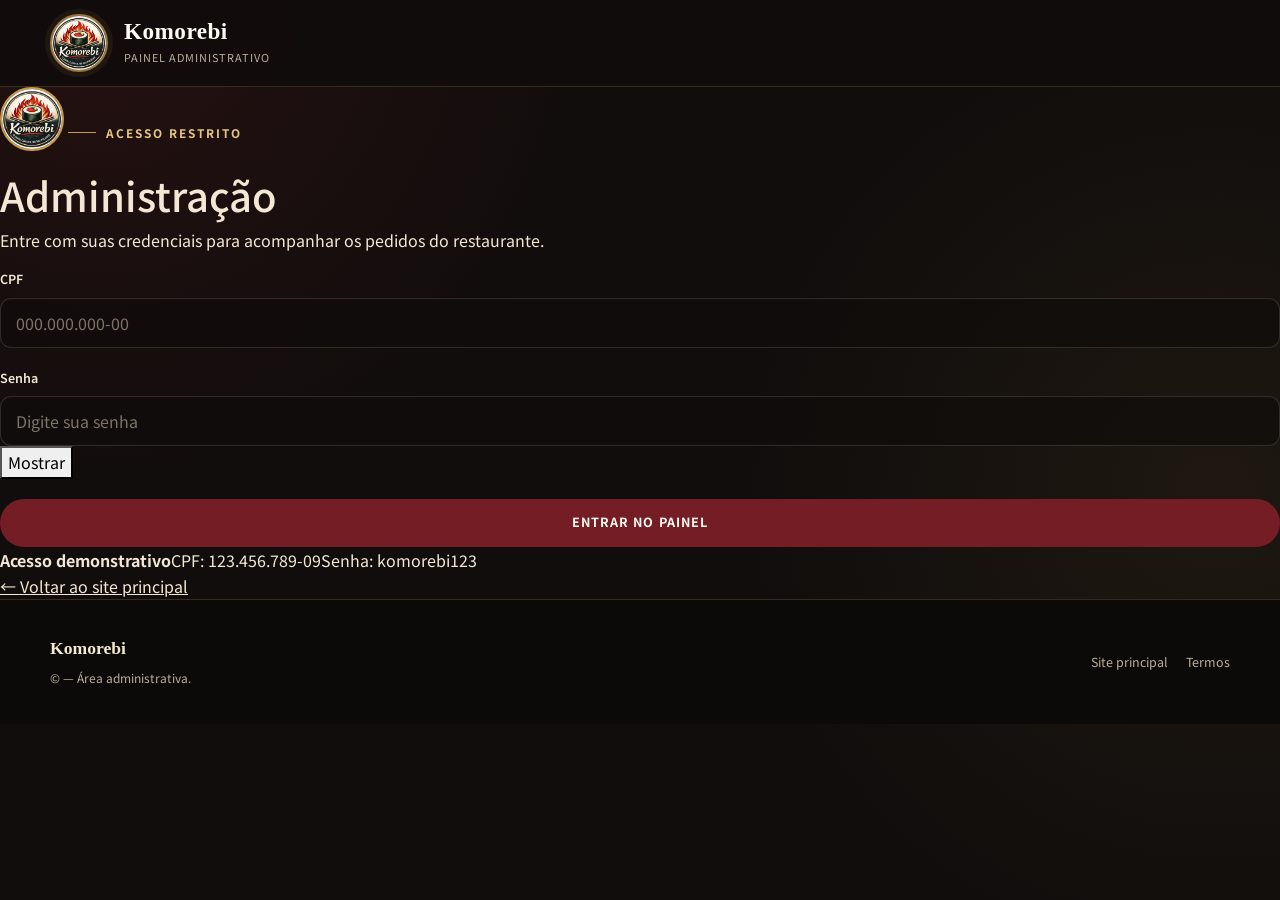
==== admin/index.html @ 0a69e651 "Create index.html" ====
<!DOCTYPE html>
<html lang="pt-br">
<head>
  <meta charset="utf-8">
  <meta name="viewport" content="width=device-width, initial-scale=1">
  <meta name="description" content="Painel administrativo do Restaurante Komorebi.">
  <title>Administração | Komorebi</title>
  <link rel="icon" href="../static/img/logo.png" type="image/png">
  <link href="https://cdn.jsdelivr.net/npm/bootstrap@5.3.8/dist/css/bootstrap.min.css" rel="stylesheet">
  <link href="https://fonts.googleapis.com/css2?family=Noto+Sans+JP:wght@300;400;500;700&display=swap" rel="stylesheet">
  <link href="../static/css/theme.css?v=9" rel="stylesheet">
</head>
<body class="admin-body">
  <header class="site-header">
    <nav class="navbar navbar-expand-lg" aria-label="Navegação administrativa">
      <div class="container-fluid">
        <a class="navbar-brand d-flex align-items-center" href="../template/index.html" aria-label="Voltar ao site Komorebi">
          <img class="brand-logo" src="../static/img/logo.png" alt="Logo Komorebi">
          <span class="ms-3"><span class="brand-title d-block">Komorebi</span><span class="brand-sub d-block">Painel administrativo</span></span>
        </a>
        <button class="navbar-toggler admin-menu-toggle" type="button" data-bs-toggle="collapse" data-bs-target="#adminNav" aria-controls="adminNav" aria-expanded="false" aria-label="Abrir menu" hidden><span class="navbar-toggler-icon"></span></button>
        <div class="collapse navbar-collapse" id="adminNav">
          <ul class="navbar-nav ms-auto admin-nav" hidden>
            <li class="nav-item"><button class="nav-link active" type="button" data-admin-view="active">Em atendimento <span class="admin-nav-count" id="active-count">0</span></button></li>
            <li class="nav-item"><button class="nav-link" type="button" data-admin-view="finished">Finalizadas <span class="admin-nav-count" id="finished-count">0</span></button></li>
            <li class="nav-item"><button class="nav-link admin-logout" id="admin-logout" type="button">Logout</button></li>
          </ul>
        </div>
      </div>
    </nav>
  </header>

  <main>
    <section class="admin-login-wrap" id="admin-login-view" aria-labelledby="admin-login-title">
      <div class="admin-login-card">
        <div class="admin-login-heading">
          <img class="register-mark" src="../static/img/logo.png" alt="">
          <p class="eyebrow">Acesso restrito</p>
          <h1 class="admin-login-title" id="admin-login-title">Administração</h1>
          <p>Entre com suas credenciais para acompanhar os pedidos do restaurante.</p>
        </div>
        <form class="admin-login-form" id="admin-login-form" novalidate>
          <div>
            <label class="form-label" for="admin-cpf">CPF</label>
            <input class="form-control" id="admin-cpf" name="cpf" type="text" inputmode="numeric" autocomplete="username" maxlength="14" placeholder="000.000.000-00" required>
            <small class="field-error" id="cpf-error" aria-live="polite"></small>
          </div>
          <div>
            <label class="form-label" for="admin-password">Senha</label>
            <div class="password-field">
              <input class="form-control" id="admin-password" name="password" type="password" autocomplete="current-password" minlength="6" placeholder="Digite sua senha" required>
              <button class="password-toggle" id="password-toggle" type="button" aria-label="Mostrar senha">Mostrar</button>
            </div>
            <small class="field-error" id="password-error" aria-live="polite"></small>
          </div>
          <button class="btn-brand w-100" type="submit">Entrar no painel</button>
          <div class="admin-login-error" id="login-error" role="alert" hidden>CPF ou senha incorretos.</div>
        </form>
        <div class="demo-credentials"><strong>Acesso demonstrativo</strong><span>CPF: 123.456.789-09</span><span>Senha: komorebi123</span></div>
        <a class="admin-back-link" href="../template/index.html">← Voltar ao site principal</a>
      </div>
    </section>

    <section class="admin-dashboard container-narrow" id="admin-dashboard" hidden aria-live="polite">
      <div class="admin-welcome">
        <div><p class="eyebrow">Visão geral</p><h1>Olá, administrador</h1><p>Acompanhe o fluxo dos pedidos do Komorebi em um só lugar.</p></div>
        <div class="admin-clock"><span>Atualizado em</span><strong id="admin-clock">--:--</strong></div>
      </div>

      <div class="admin-stats" aria-label="Resumo de pedidos">
        <article><span class="stat-icon">◷</span><div><small>Em atendimento</small><strong id="stat-active">0</strong></div></article>
        <article><span class="stat-icon">✓</span><div><small>Finalizadas hoje</small><strong id="stat-finished">0</strong></div></article>
        <article><span class="stat-icon">R$</span><div><small>Total finalizado</small><strong id="stat-revenue">R$ 0,00</strong></div></article>
      </div>

      <div class="admin-section-heading">
        <div><p class="eyebrow" id="view-eyebrow">Pedidos atuais</p><h2 id="view-title">Em atendimento</h2></div>
        <label class="admin-search"><span class="visually-hidden">Buscar pedido</span><input class="form-control" id="admin-search" type="search" placeholder="Buscar por pedido ou cliente..."></label>
      </div>

      <div class="admin-orders" id="admin-orders"></div>
      <div class="admin-empty" id="admin-empty" hidden><span>✓</span><h2>Nenhum pedido encontrado</h2><p>Não há pedidos nesta categoria com o filtro informado.</p></div>
    </section>
  </main>

  <footer class="site-footer admin-footer"><div class="footer-inner"><div class="footer-brand"><strong>Komorebi</strong><span>© <span data-current-year></span> — Área administrativa.</span></div><div class="footer-links"><a href="../template/index.html">Site principal</a><a href="../template/termos.html">Termos</a></div></div></footer>
  <script src="https://cdn.jsdelivr.net/npm/bootstrap@5.3.8/dist/js/bootstrap.bundle.min.js"></script>
  <script src="../static/js/admin.js?v=1"></script>
</body>
</html>
---- static/css/theme.css ----
:root{--ink:#100d0c;--ink-soft:#191412;--surface:#211a17;--surface-2:#2a211d;--wine:#741d24;--gold:#c89b4b;--gold-light:#e4c77f;--cream:#f4e8d4;--muted:#bcae9c;--white:#fffaf2;--line:rgba(228,199,127,.18);--shadow:0 22px 55px rgba(0,0,0,.28);--radius:18px}
*{box-sizing:border-box}html{scroll-behavior:smooth}body{min-height:100vh;margin:0;overflow-x:hidden;color:var(--cream)!important;background:radial-gradient(circle at 8% 0%,rgba(116,29,36,.22),transparent 32rem),radial-gradient(circle at 95% 55%,rgba(200,155,75,.08),transparent 30rem),var(--ink)!important;font-family:"Noto Sans JP",system-ui,sans-serif!important;line-height:1.65}body::before{position:fixed;inset:0;z-index:-1;content:"";opacity:.16;pointer-events:none;background-image:linear-gradient(rgba(255,255,255,.018) 1px,transparent 1px),linear-gradient(90deg,rgba(255,255,255,.018) 1px,transparent 1px);background-size:32px 32px}a{color:inherit}img{max-width:100%}
.site-header{position:sticky;top:0;z-index:1000;background:rgba(16,13,12,.9)!important;border-bottom:1px solid var(--line);backdrop-filter:blur(16px)}.site-header .navbar{min-height:86px;padding:8px 0;background:transparent!important}.site-header .container-fluid{width:min(1180px,calc(100% - 32px));margin:0 auto;padding-inline:0!important}.navbar-brand{color:var(--white)!important;text-decoration:none}.brand-logo{width:58px!important;height:58px!important;object-fit:cover;border-radius:50%;border:2px solid rgba(200,155,75,.75);box-shadow:0 0 0 5px rgba(200,155,75,.08)}.brand-title{color:var(--white)!important;font-family:Georgia,serif;font-size:1.45rem!important;font-weight:700!important;line-height:1.05;letter-spacing:.02em}.brand-sub{margin-top:5px;color:var(--muted)!important;font-size:.68rem!important;letter-spacing:.09em;text-transform:uppercase}.navbar-nav{gap:8px;align-items:center}.navbar .nav-link{position:relative;padding:10px 16px!important;color:#d8cbbc!important;font-size:.82rem!important;font-weight:600!important;letter-spacing:.07em;text-transform:uppercase;border-radius:999px;transition:.2s ease}.navbar .nav-link:hover{color:var(--white)!important;background:rgba(255,255,255,.06)}.navbar .nav-link.active{color:var(--ink)!important;background:var(--gold)!important}.nav-order{margin-left:4px;color:var(--white)!important;background:var(--wine)!important}.nav-order:hover{background:#8f2830!important}.navbar-toggler{padding:8px;border:1px solid var(--line)!important;background:var(--cream)!important;box-shadow:none!important}
.container-narrow{width:min(1180px,calc(100% - 32px));margin-inline:auto}.eyebrow{display:inline-flex;align-items:center;gap:10px;margin:0 0 14px;color:var(--gold-light);font-size:.74rem;font-weight:700;letter-spacing:.17em;text-transform:uppercase}.eyebrow::before{width:28px;height:1px;content:"";background:var(--gold)}.display-title,.page-title,.section-heading{margin:0;color:var(--white)!important;font-family:Georgia,"Times New Roman",serif;font-weight:600;line-height:1.08}.display-title{max-width:760px;font-size:clamp(2.7rem,6vw,5.4rem)}.page-title{padding:0!important;font-size:clamp(2.35rem,5vw,4.4rem)!important;background:none!important}.section-heading{font-size:clamp(1.9rem,4vw,3rem)}.lead-copy{max-width:660px;margin:22px 0 0;color:#d3c5b4;font-size:clamp(1rem,1.5vw,1.13rem)}
.hero{position:relative;display:grid;grid-template-columns:1.03fr .97fr;align-items:center;gap:clamp(32px,6vw,80px);min-height:calc(100vh - 86px);padding-block:72px}.hero-actions{display:flex;flex-wrap:wrap;gap:12px;margin-top:32px}.hero-proof{display:flex;flex-wrap:wrap;gap:22px;margin-top:38px;color:var(--muted);font-size:.8rem}.hero-proof span{display:flex;align-items:center;gap:8px}.hero-proof span::before{color:var(--gold);content:"✦"}.hero-visual{position:relative;min-height:590px}.hero-main-image{width:88%;height:570px;margin-left:auto;object-fit:cover;border-radius:180px 180px 28px 28px;box-shadow:var(--shadow)}.hero-badge{position:absolute;left:0;bottom:52px;width:180px;padding:22px;border:1px solid var(--line);border-radius:var(--radius);color:var(--cream);background:rgba(33,26,23,.92);box-shadow:var(--shadow)}.hero-badge strong{display:block;color:var(--gold-light);font-family:Georgia,serif;font-size:2rem}
.btn-brand,.btn-ghost,.btn-primary,.btn-send,.btn-register-submit,.btn-checkout{display:inline-flex!important;align-items:center;justify-content:center;min-height:48px;padding:12px 22px!important;border:1px solid transparent!important;border-radius:999px!important;font-size:.79rem!important;font-weight:700!important;letter-spacing:.08em;text-decoration:none!important;text-transform:uppercase;transition:transform .2s ease,background .2s ease,border-color .2s ease}.btn-brand,.btn-primary,.btn-send,.btn-register-submit,.btn-checkout{color:var(--white)!important;background:var(--wine)!important}.btn-brand:hover,.btn-primary:hover,.btn-send:hover,.btn-register-submit:hover,.btn-checkout:hover{color:var(--white)!important;background:#922a33!important;transform:translateY(-2px)}.btn-ghost{color:var(--cream)!important;border-color:var(--line)!important;background:transparent!important}.btn-ghost:hover{border-color:var(--gold)!important;background:rgba(200,155,75,.08)!important;transform:translateY(-2px)}
.section-block{padding-block:92px}.section-intro{display:flex;align-items:end;justify-content:space-between;gap:24px;margin-bottom:34px}.section-intro p{max-width:520px;margin:0;color:var(--muted)}.feature-grid{display:grid;grid-template-columns:repeat(3,1fr);gap:18px}.feature-card{padding:30px;border:1px solid var(--line);border-radius:var(--radius);background:linear-gradient(150deg,rgba(255,255,255,.035),rgba(255,255,255,.012))}.feature-number{color:var(--gold);font-family:Georgia,serif;font-size:2rem}.feature-card h3{margin:14px 0 8px;color:var(--white);font-family:Georgia,serif;font-size:1.35rem}.feature-card p{margin:0;color:var(--muted);font-size:.92rem}.dish-preview-grid{display:grid;grid-template-columns:1.25fr .75fr .75fr;gap:18px}.dish-preview{position:relative;min-height:430px;overflow:hidden;border-radius:var(--radius);box-shadow:var(--shadow)}.dish-preview img{width:100%;height:100%;object-fit:cover;transition:transform .5s ease}.dish-preview:hover img{transform:scale(1.04)}.dish-preview::after{position:absolute;inset:35% 0 0;content:"";background:linear-gradient(transparent,rgba(0,0,0,.92))}.dish-preview-info{position:absolute;right:24px;bottom:22px;left:24px;z-index:1}.dish-preview-info h3{margin:0 0 5px;color:#fff;font-family:Georgia,serif;font-size:1.5rem}.dish-preview-info span{color:var(--gold-light);font-weight:700}
.page-hero{padding:82px 0 56px;text-align:center}.page-hero .eyebrow{justify-content:center}.page-hero .eyebrow::after{width:28px;height:1px;content:"";background:var(--gold)}.page-hero .lead-copy{margin-inline:auto}.menu-page{width:min(1180px,calc(100% - 32px))!important;max-width:none!important;padding:0 0 100px!important}.menu-grid{display:grid!important;grid-template-columns:repeat(3,minmax(0,1fr))!important;gap:24px!important}.menu-grid .card{height:100%;overflow:hidden;border:1px solid var(--line)!important;border-radius:var(--radius)!important;color:var(--cream)!important;background:var(--surface)!important;box-shadow:none!important;transition:transform .25s ease,border-color .25s ease,box-shadow .25s ease}.menu-grid .card:hover{border-color:rgba(200,155,75,.52)!important;box-shadow:var(--shadow)!important;transform:translateY(-6px)}.menu-grid .card-img-top{height:238px!important;object-fit:cover!important}.menu-grid .card-body{display:flex;flex-direction:column;align-items:flex-start;padding:24px!important}.menu-grid .card-title{margin-bottom:10px;color:var(--white)!important;font-family:Georgia,serif;font-size:1.35rem!important}.menu-grid .card-text{flex:1;margin-bottom:20px!important;color:var(--muted)!important;font-size:.89rem}.price{display:block;margin-top:14px;color:var(--gold-light);font-size:1.12rem;font-weight:700}.menu-grid .btn{width:100%}
.contact-layout{display:grid;grid-template-columns:.84fr 1.16fr;gap:28px;padding-bottom:100px}.contact-panel,.form-panel,.checkout-panel,.register-card{border:1px solid var(--line);border-radius:var(--radius);background:rgba(33,26,23,.83);box-shadow:var(--shadow)}.contact-panel,.form-panel{padding:clamp(26px,4vw,44px)}.contact-list{display:grid}.contact-item{padding:22px 0;border-bottom:1px solid var(--line)}.contact-item:last-child{border-bottom:0}.contact-item small{display:block;margin-bottom:6px;color:var(--gold);font-size:.7rem;font-weight:700;letter-spacing:.12em;text-transform:uppercase}.contact-item p,.contact-item a{margin:0;color:var(--cream);text-decoration:none}.contact-item a:hover{color:var(--gold-light)}.panel-title{margin:0 0 8px;color:var(--white);font-family:Georgia,serif;font-size:2rem}.panel-copy{margin:0 0 28px;color:var(--muted)}
.field-grid{display:grid;grid-template-columns:repeat(2,minmax(0,1fr));gap:18px}.field-full{grid-column:1/-1}.form-label,.form-label-contact{display:block;margin-bottom:8px;color:var(--cream)!important;font-size:.78rem;font-weight:600}.form-control,.form-control-contact,.form-control-delivery,.form-control-register,select,textarea{width:100%;min-height:50px;padding:12px 15px!important;color:var(--cream)!important;border:1px solid rgba(244,232,212,.14)!important;border-radius:11px!important;outline:0;background:rgba(16,13,12,.72)!important;box-shadow:none!important}select option{color:var(--cream);background:var(--ink)}textarea{min-height:140px;resize:vertical}.form-control:focus,.form-control-contact:focus,.form-control-delivery:focus,.form-control-register:focus,select:focus,textarea:focus{border-color:var(--gold)!important;box-shadow:0 0 0 3px rgba(200,155,75,.1)!important}::placeholder{color:#7e7368!important;opacity:1}.form-note,.form-disclaimer{margin:16px 0 22px;color:var(--muted)!important;font-size:.78rem}.form-feedback{display:none;margin-top:14px;padding:12px 14px;border-radius:10px;color:#dff2df;background:rgba(65,137,75,.18)}.form-feedback.show{display:block}
.delivery-top{padding:54px 0 26px}.restaurant-bar{display:flex;align-items:center;justify-content:space-between;gap:24px;padding:26px 30px;border:1px solid var(--line);border-radius:var(--radius);background:var(--surface)}.restaurant-bar h1{margin:0;color:var(--white);font-family:Georgia,serif;font-size:clamp(1.8rem,4vw,2.7rem)}.restaurant-bar p{margin:6px 0 0;color:var(--muted)}.open-badge{display:inline-flex;align-items:center;gap:8px;color:#9bd3a2;font-size:.79rem;font-weight:700}.open-badge::before{width:8px;height:8px;content:"";border-radius:50%;background:#67bd72;box-shadow:0 0 0 5px rgba(103,189,114,.12)}.cart-pill{min-width:130px;padding:12px 18px;color:var(--white);border:1px solid var(--line);border-radius:999px;text-align:center;background:rgba(255,255,255,.035)}.service-grid{display:grid;grid-template-columns:repeat(2,1fr);gap:14px;margin:18px 0}.service-card{display:flex;align-items:center;gap:14px;padding:18px 20px;border:1px solid var(--line);border-radius:14px;background:rgba(33,26,23,.72)}.service-icon{display:grid;place-items:center;width:42px;height:42px;border-radius:50%;color:var(--gold-light);background:rgba(200,155,75,.12)}.service-card strong{display:block;color:var(--white)}.service-card span{color:var(--muted);font-size:.8rem}.search-box{display:flex;gap:10px;margin:20px 0 12px}.search-box input{min-height:52px}.category-tabs{display:flex;gap:9px;overflow-x:auto;padding:0 0 18px;scrollbar-width:thin}.category-tabs a{flex:0 0 auto;padding:9px 15px;color:var(--muted);border:1px solid var(--line);border-radius:999px;font-size:.72rem;font-weight:700;text-decoration:none;text-transform:uppercase}.category-tabs a:hover,.category-tabs a.active{color:var(--ink);border-color:var(--gold);background:var(--gold)}.delivery-content{display:grid;grid-template-columns:1fr 350px;align-items:start;gap:28px;padding:25px 0 100px}.product-section+.product-section{margin-top:48px}.product-section h2{margin:0 0 18px;color:var(--white);font-family:Georgia,serif;font-size:1.8rem}.product-list{display:grid;grid-template-columns:repeat(2,minmax(0,1fr));gap:16px}.product-item{display:grid;grid-template-columns:118px 1fr;min-height:140px;overflow:hidden;border:1px solid var(--line);border-radius:14px;background:var(--surface);transition:.2s ease}.product-item:hover{border-color:rgba(200,155,75,.5);transform:translateY(-3px)}.product-item img{width:118px;height:100%;object-fit:cover}.product-copy{display:flex;flex-direction:column;align-items:flex-start;padding:16px}.product-copy h3{margin:0 0 6px;color:var(--white);font-size:.96rem}.product-copy p{flex:1;margin:0 0 9px;color:var(--muted);font-size:.76rem;line-height:1.45}.product-price{color:var(--gold-light)!important;font-weight:700}.add-item{align-self:end;width:34px;height:34px;margin-top:-35px;color:var(--white);border:0;border-radius:50%;background:var(--wine)}.order-summary{position:sticky;top:112px;padding:26px;border:1px solid var(--line);border-radius:var(--radius);background:var(--surface);box-shadow:var(--shadow)}.order-summary h2{margin:0 0 8px;color:var(--white);font-family:Georgia,serif;font-size:1.65rem}.order-empty{padding:26px 0;color:var(--muted);text-align:center;border-block:1px solid var(--line)}.summary-row{display:flex;justify-content:space-between;gap:15px;padding:14px 0;color:var(--muted)}.summary-row strong{color:var(--white)}.checkout-panel{margin-top:28px;padding:clamp(25px,4vw,42px)}
.register-page{display:grid;place-items:center;min-height:calc(100vh - 86px);padding:64px 16px 90px}.register-card{display:grid;grid-template-columns:1fr .88fr;width:min(1040px,100%);overflow:hidden}.register-form-side{padding:clamp(30px,5vw,62px)}.register-image-side{position:relative;min-height:620px}.register-image-side::after{position:absolute;inset:0;content:"";background:linear-gradient(180deg,transparent 35%,rgba(0,0,0,.82))}.register-image-side img{width:100%;height:100%;object-fit:cover}.image-caption{position:absolute;right:32px;bottom:28px;left:32px;z-index:1}.image-caption h2{color:#fff;font-family:Georgia,serif;font-size:2rem}.image-caption p{margin:0;color:#d8cbbc}.register-mark{width:64px;height:64px;margin-bottom:20px;object-fit:cover;border:2px solid var(--gold);border-radius:50%}.register-title{margin:0;color:var(--white);font-family:Georgia,serif;font-size:2.5rem}.register-subtitle{margin:9px 0 28px;color:var(--muted)}.register-form{display:grid;gap:16px}.register-login-link,.register-footer-text{color:var(--muted);font-size:.8rem}.link-login,.footer-link{color:var(--gold-light)}
.site-footer{margin-top:0!important;padding:34px 0!important;color:var(--muted)!important;border-top:1px solid var(--line)!important;background:#0c0a09!important}.footer-inner{display:flex;align-items:center;justify-content:space-between;gap:24px;width:min(1180px,calc(100% - 32px));margin:0 auto}.footer-brand strong{display:block;color:var(--cream);font-family:Georgia,serif;font-size:1.1rem}.footer-brand span{font-size:.75rem}.footer-links{display:flex;flex-wrap:wrap;gap:18px}.footer-links a{color:var(--muted)!important;font-size:.78rem;text-decoration:none!important}.footer-links a:hover{color:var(--gold-light)!important}
@media(max-width:991px){.navbar-nav{align-items:stretch;padding:16px 0 8px}.navbar .nav-link{text-align:center}.hero{grid-template-columns:1fr;min-height:auto;padding-block:64px 80px}.hero-copy{text-align:center}.hero-copy .eyebrow{justify-content:center}.hero-copy .lead-copy{margin-inline:auto}.hero-actions,.hero-proof{justify-content:center}.hero-visual{min-height:500px}.hero-main-image{width:94%;height:490px}.menu-grid{grid-template-columns:repeat(2,minmax(0,1fr))!important}.dish-preview-grid{grid-template-columns:1fr 1fr}.dish-preview:first-child{grid-column:1/-1}.contact-layout,.delivery-content{grid-template-columns:1fr}.order-summary{position:static}}
@media(max-width:767px){.brand-logo{width:49px!important;height:49px!important}.brand-sub{display:none}.section-block{padding-block:68px}.section-intro{align-items:flex-start;flex-direction:column}.feature-grid,.dish-preview-grid,.menu-grid,.product-list,.field-grid{grid-template-columns:1fr!important}.dish-preview:first-child{grid-column:auto}.dish-preview{min-height:360px}.page-hero{padding:58px 0 38px}.menu-grid .card-img-top{height:220px!important}.restaurant-bar{align-items:flex-start;flex-direction:column;padding:24px}.service-grid{grid-template-columns:1fr}.register-card{grid-template-columns:1fr}.register-image-side{display:none}.footer-inner{align-items:flex-start;flex-direction:column}}
@media(max-width:520px){.site-header .container-fluid,.container-narrow,.menu-page,.footer-inner{width:min(100% - 22px,1180px)!important}.hero{padding-top:45px}.display-title{font-size:2.55rem}.hero-visual{min-height:395px}.hero-main-image{height:385px;border-radius:100px 100px 22px 22px}.hero-badge{left:2px;bottom:24px;width:154px;padding:16px}.hero-actions .btn-brand,.hero-actions .btn-ghost{width:100%}.product-item{grid-template-columns:96px 1fr}.product-item img{width:96px}}
.cart-items{padding:4px 0;border-block:1px solid var(--line)}.cart-item{display:flex;align-items:center;justify-content:space-between;gap:12px;padding:12px 0;border-bottom:1px solid rgba(228,199,127,.1)}.cart-item:last-child{border-bottom:0}.cart-item-name{color:var(--cream);font-size:.8rem;line-height:1.35}.cart-item-actions{display:flex;flex:0 0 auto;align-items:center;gap:9px}.cart-item-actions strong{color:var(--gold-light);font-size:.76rem}.remove-item{display:grid;place-items:center;width:28px;height:28px;padding:0;color:#e8b8b8;border:1px solid rgba(232,184,184,.25);border-radius:50%;font-size:1.1rem;line-height:1;background:rgba(116,29,36,.28);cursor:pointer;transition:.2s ease}.remove-item:hover,.remove-item:focus-visible{color:#fff;border-color:#b9444e;background:var(--wine);outline:0;transform:scale(1.08)}.field-error{display:block;min-height:1.2em;margin-top:6px;color:#f0a2a7;font-size:.72rem;font-weight:500}.is-invalid{border-color:#c94e58!important;box-shadow:0 0 0 3px rgba(201,78,88,.12)!important}.is-invalid:focus{border-color:#df6670!important;box-shadow:0 0 0 3px rgba(201,78,88,.18)!important}input[type="date"]{color-scheme:dark}.product-section{scroll-margin-top:120px}.menu-section{scroll-margin-top:110px}.menu-section+.menu-section{margin-top:90px}.menu-section-heading{display:flex;align-items:end;justify-content:space-between;gap:24px;margin-bottom:30px;padding-bottom:20px;border-bottom:1px solid var(--line)}.menu-section-heading p{max-width:500px;margin:0;color:var(--muted)}.menu-section-heading .eyebrow{margin-bottom:8px}.legal-content{width:min(880px,calc(100% - 32px));margin:0 auto 100px;padding:clamp(28px,5vw,56px);border:1px solid var(--line);border-radius:var(--radius);background:rgba(33,26,23,.83);box-shadow:var(--shadow)}.legal-content section+section{margin-top:34px;padding-top:30px;border-top:1px solid var(--line)}.legal-content h2{margin:0 0 12px;color:var(--white);font-family:Georgia,serif;font-size:1.45rem}.legal-content p,.legal-content li{color:var(--muted);font-size:.92rem}.legal-content ul{margin:0;padding-left:20px}.legal-updated{color:var(--gold-light)!important;font-size:.78rem!important}
@media(max-width:767px){.menu-section-heading{align-items:flex-start;flex-direction:column}.legal-content{width:min(100% - 22px,880px);padding:25px}}
@media(prefers-reduced-motion:reduce){*,*::before,*::after{scroll-behavior:auto!important;transition:none!important}}
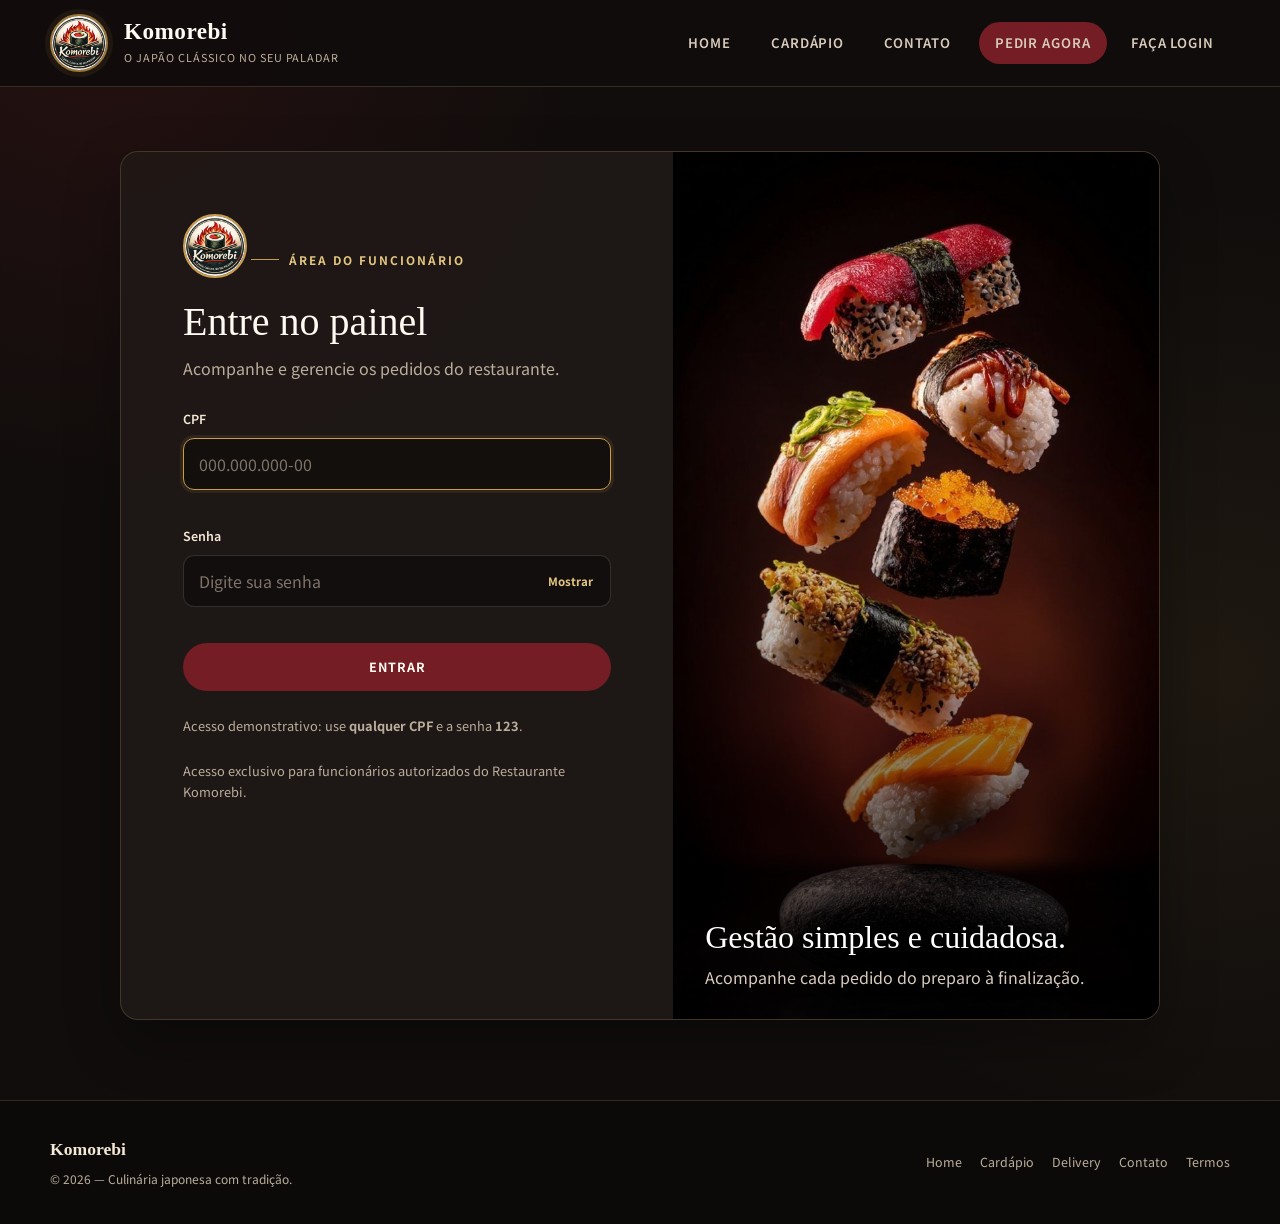
==== commit 31506e7a: "melhoria" ====
--- a/admin/index.html
+++ b/admin/index.html
@@ -14,12 +14,18 @@
   <header class="site-header">
     <nav class="navbar navbar-expand-lg" aria-label="Navegação administrativa">
       <div class="container-fluid">
-        <a class="navbar-brand d-flex align-items-center" href="../template/index.html" aria-label="Voltar ao site Komorebi">
+        <a class="navbar-brand d-flex align-items-center" href="../index.html" aria-label="Voltar ao site Komorebi">
           <img class="brand-logo" src="../static/img/logo.png" alt="Logo Komorebi">
-          <span class="ms-3"><span class="brand-title d-block">Komorebi</span><span class="brand-sub d-block">Painel administrativo</span></span>
+          <span class="ms-3"><span class="brand-title d-block">Komorebi</span><span class="brand-sub d-block" id="admin-brand-sub">O Japão clássico no seu paladar</span></span>
         </a>
-        <button class="navbar-toggler admin-menu-toggle" type="button" data-bs-toggle="collapse" data-bs-target="#adminNav" aria-controls="adminNav" aria-expanded="false" aria-label="Abrir menu" hidden><span class="navbar-toggler-icon"></span></button>
+        <button class="navbar-toggler admin-menu-toggle" type="button" data-bs-toggle="collapse" data-bs-target="#adminNav" aria-controls="adminNav" aria-expanded="false" aria-label="Abrir menu"><span class="navbar-toggler-icon"></span></button>
         <div class="collapse navbar-collapse" id="adminNav">
+          <ul class="navbar-nav ms-auto public-nav">
+            <li class="nav-item"><a class="nav-link" href="../index.html">Home</a></li>
+            <li class="nav-item"><a class="nav-link" href="../template/cardapio.html">Cardápio</a></li>
+            <li class="nav-item"><a class="nav-link" href="../template/contato.html">Contato</a></li>
+            <li class="nav-item"><a class="nav-link nav-order" href="../template/delivery.html">Pedir agora</a></li>
+          <li class="nav-item"><a class="nav-link" href="../template/login_cliente.html">Faça Login</a></li></ul>
           <ul class="navbar-nav ms-auto admin-nav" hidden>
             <li class="nav-item"><button class="nav-link active" type="button" data-admin-view="active">Em atendimento <span class="admin-nav-count" id="active-count">0</span></button></li>
             <li class="nav-item"><button class="nav-link" type="button" data-admin-view="finished">Finalizadas <span class="admin-nav-count" id="finished-count">0</span></button></li>
@@ -31,33 +37,34 @@
   </header>
 
   <main>
-    <section class="admin-login-wrap" id="admin-login-view" aria-labelledby="admin-login-title">
-      <div class="admin-login-card">
-        <div class="admin-login-heading">
+    <section class="register-page admin-login-wrap" id="admin-login-view" aria-labelledby="admin-login-title">
+      <div class="register-card">
+        <div class="register-form-side">
           <img class="register-mark" src="../static/img/logo.png" alt="">
-          <p class="eyebrow">Acesso restrito</p>
-          <h1 class="admin-login-title" id="admin-login-title">Administração</h1>
-          <p>Entre com suas credenciais para acompanhar os pedidos do restaurante.</p>
+          <p class="eyebrow">Área do funcionário</p>
+          <h1 class="register-title" id="admin-login-title">Entre no painel</h1>
+          <p class="register-subtitle">Acompanhe e gerencie os pedidos do restaurante.</p>
+          <form class="register-form" id="admin-login-form" novalidate>
+            <div>
+              <label class="form-label" for="admin-cpf">CPF</label>
+              <input class="form-control-register" id="admin-cpf" name="cpf" type="text" inputmode="numeric" autocomplete="username" maxlength="14" placeholder="000.000.000-00" required>
+              <small class="field-error" id="cpf-error" aria-live="polite"></small>
+            </div>
+            <div>
+              <label class="form-label" for="admin-password">Senha</label>
+              <div class="password-field">
+                <input class="form-control-register" id="admin-password" name="password" type="password" autocomplete="current-password" minlength="3" placeholder="Digite sua senha" required>
+                <button class="password-toggle" id="password-toggle" type="button" aria-label="Mostrar senha">Mostrar</button>
+              </div>
+              <small class="field-error" id="password-error" aria-live="polite"></small>
+            </div>
+            <button class="btn-register-submit" type="submit">Entrar</button>
+            <div class="admin-login-error" id="login-error" role="alert" hidden>Senha incorreta. Para esta demonstração, use 123.</div>
+          </form>
+          <p class="register-login-link mt-4">Acesso demonstrativo: use <strong>qualquer CPF</strong> e a senha <strong>123</strong>.</p>
+          <p class="register-footer-text mt-4">Acesso exclusivo para funcionários autorizados do Restaurante Komorebi.</p>
         </div>
-        <form class="admin-login-form" id="admin-login-form" novalidate>
-          <div>
-            <label class="form-label" for="admin-cpf">CPF</label>
-            <input class="form-control" id="admin-cpf" name="cpf" type="text" inputmode="numeric" autocomplete="username" maxlength="14" placeholder="000.000.000-00" required>
-            <small class="field-error" id="cpf-error" aria-live="polite"></small>
-          </div>
-          <div>
-            <label class="form-label" for="admin-password">Senha</label>
-            <div class="password-field">
-              <input class="form-control" id="admin-password" name="password" type="password" autocomplete="current-password" minlength="6" placeholder="Digite sua senha" required>
-              <button class="password-toggle" id="password-toggle" type="button" aria-label="Mostrar senha">Mostrar</button>
-            </div>
-            <small class="field-error" id="password-error" aria-live="polite"></small>
-          </div>
-          <button class="btn-brand w-100" type="submit">Entrar no painel</button>
-          <div class="admin-login-error" id="login-error" role="alert" hidden>CPF ou senha incorretos.</div>
-        </form>
-        <div class="demo-credentials"><strong>Acesso demonstrativo</strong><span>CPF: 123.456.789-09</span><span>Senha: komorebi123</span></div>
-        <a class="admin-back-link" href="../template/index.html">← Voltar ao site principal</a>
+        <div class="register-image-side"><img src="../static/img/transferir.jpg" alt="Prato japonês do Komorebi"><div class="image-caption"><h2>Gestão simples e cuidadosa.</h2><p>Acompanhe cada pedido do preparo à finalização.</p></div></div>
       </div>
     </section>
 
@@ -83,8 +90,8 @@
     </section>
   </main>
 
-  <footer class="site-footer admin-footer"><div class="footer-inner"><div class="footer-brand"><strong>Komorebi</strong><span>© <span data-current-year></span> — Área administrativa.</span></div><div class="footer-links"><a href="../template/index.html">Site principal</a><a href="../template/termos.html">Termos</a></div></div></footer>
+  <footer class="site-footer admin-footer"><div class="footer-inner"><div class="footer-brand"><strong>Komorebi</strong><span>© <span data-current-year></span> — Culinária japonesa com tradição.</span></div><div class="footer-links"><a href="../index.html">Home</a><a href="../template/cardapio.html">Cardápio</a><a href="../template/delivery.html">Delivery</a><a href="../template/contato.html">Contato</a><a href="../template/termos.html">Termos</a></div></div></footer>
   <script src="https://cdn.jsdelivr.net/npm/bootstrap@5.3.8/dist/js/bootstrap.bundle.min.js"></script>
-  <script src="../static/js/admin.js?v=1"></script>
+  <script src="../static/js/admin.js?v=2"></script>
 </body>
 </html>
--- a/static/css/theme.css
+++ b/static/css/theme.css
@@ -17,3 +17,9 @@
 .cart-items{padding:4px 0;border-block:1px solid var(--line)}.cart-item{display:flex;align-items:center;justify-content:space-between;gap:12px;padding:12px 0;border-bottom:1px solid rgba(228,199,127,.1)}.cart-item:last-child{border-bottom:0}.cart-item-name{color:var(--cream);font-size:.8rem;line-height:1.35}.cart-item-actions{display:flex;flex:0 0 auto;align-items:center;gap:9px}.cart-item-actions strong{color:var(--gold-light);font-size:.76rem}.remove-item{display:grid;place-items:center;width:28px;height:28px;padding:0;color:#e8b8b8;border:1px solid rgba(232,184,184,.25);border-radius:50%;font-size:1.1rem;line-height:1;background:rgba(116,29,36,.28);cursor:pointer;transition:.2s ease}.remove-item:hover,.remove-item:focus-visible{color:#fff;border-color:#b9444e;background:var(--wine);outline:0;transform:scale(1.08)}.field-error{display:block;min-height:1.2em;margin-top:6px;color:#f0a2a7;font-size:.72rem;font-weight:500}.is-invalid{border-color:#c94e58!important;box-shadow:0 0 0 3px rgba(201,78,88,.12)!important}.is-invalid:focus{border-color:#df6670!important;box-shadow:0 0 0 3px rgba(201,78,88,.18)!important}input[type="date"]{color-scheme:dark}.product-section{scroll-margin-top:120px}.menu-section{scroll-margin-top:110px}.menu-section+.menu-section{margin-top:90px}.menu-section-heading{display:flex;align-items:end;justify-content:space-between;gap:24px;margin-bottom:30px;padding-bottom:20px;border-bottom:1px solid var(--line)}.menu-section-heading p{max-width:500px;margin:0;color:var(--muted)}.menu-section-heading .eyebrow{margin-bottom:8px}.legal-content{width:min(880px,calc(100% - 32px));margin:0 auto 100px;padding:clamp(28px,5vw,56px);border:1px solid var(--line);border-radius:var(--radius);background:rgba(33,26,23,.83);box-shadow:var(--shadow)}.legal-content section+section{margin-top:34px;padding-top:30px;border-top:1px solid var(--line)}.legal-content h2{margin:0 0 12px;color:var(--white);font-family:Georgia,serif;font-size:1.45rem}.legal-content p,.legal-content li{color:var(--muted);font-size:.92rem}.legal-content ul{margin:0;padding-left:20px}.legal-updated{color:var(--gold-light)!important;font-size:.78rem!important}
 @media(max-width:767px){.menu-section-heading{align-items:flex-start;flex-direction:column}.legal-content{width:min(100% - 22px,880px);padding:25px}}
 @media(prefers-reduced-motion:reduce){*,*::before,*::after{scroll-behavior:auto!important;transition:none!important}}
+
+/* Área administrativa */
+.admin-body{display:flex;min-height:100vh;flex-direction:column}.admin-body [hidden]{display:none!important}.admin-body main{flex:1}.admin-login-wrap{display:grid;min-height:calc(100vh - 86px);place-items:center;padding:64px 16px 80px}.admin-login-card{width:min(480px,100%);padding:clamp(30px,5vw,52px);border:1px solid var(--line);border-radius:var(--radius);background:rgba(33,26,23,.9);box-shadow:var(--shadow)}.admin-login-heading{text-align:center}.admin-login-heading .register-mark{margin-inline:auto}.admin-login-heading .eyebrow{justify-content:center}.admin-login-heading .eyebrow::after{width:28px;height:1px;content:"";background:var(--gold)}.admin-login-title{margin:0;color:var(--white);font-family:Georgia,serif;font-size:clamp(2.2rem,6vw,3.2rem)}.admin-login-heading>p:last-child{margin:12px 0 28px;color:var(--muted);font-size:.9rem}.admin-login-form{display:grid;gap:18px}.password-field{position:relative}.password-field .form-control{padding-right:82px!important}.password-toggle{position:absolute;top:50%;right:13px;padding:5px;color:var(--gold-light);border:0;background:transparent;font-size:.72rem;font-weight:700;transform:translateY(-50%)}.admin-login-error{padding:11px 13px;color:#f4c6c9;border:1px solid rgba(201,78,88,.28);border-radius:10px;background:rgba(116,29,36,.24);font-size:.8rem;text-align:center}.demo-credentials{display:grid;gap:3px;margin-top:22px;padding:14px 16px;color:var(--muted);border:1px dashed rgba(200,155,75,.32);border-radius:11px;background:rgba(200,155,75,.055);font-size:.75rem}.demo-credentials strong{color:var(--gold-light)}.admin-back-link{display:block;margin-top:21px;color:var(--muted);font-size:.78rem;text-align:center;text-decoration:none}.admin-back-link:hover{color:var(--gold-light)}.admin-nav-count{display:inline-grid;min-width:22px;height:22px;margin-left:5px;place-items:center;padding-inline:5px;color:var(--cream);border-radius:999px;background:rgba(255,255,255,.1);font-size:.68rem}.navbar .nav-link.active .admin-nav-count{color:var(--ink);background:rgba(16,13,12,.16)}.navbar button.nav-link{border:0}.navbar .admin-logout{color:#e7a4a9!important}.navbar .admin-logout:hover{color:#fff!important;background:var(--wine)!important}.admin-dashboard{padding-block:58px 100px}.admin-welcome{display:flex;align-items:center;justify-content:space-between;gap:28px;padding-bottom:35px}.admin-welcome h1{margin:0;color:var(--white);font-family:Georgia,serif;font-size:clamp(2.2rem,5vw,4rem)}.admin-welcome>div>p:last-child{margin:10px 0 0;color:var(--muted)}.admin-clock{min-width:145px;padding:16px 20px;border:1px solid var(--line);border-radius:14px;background:var(--surface);text-align:right}.admin-clock span{display:block;color:var(--muted);font-size:.68rem;text-transform:uppercase}.admin-clock strong{color:var(--gold-light);font-size:1.25rem}.admin-stats{display:grid;grid-template-columns:repeat(3,1fr);gap:17px;margin-bottom:58px}.admin-stats article{display:flex;align-items:center;gap:17px;padding:24px;border:1px solid var(--line);border-radius:var(--radius);background:var(--surface)}.stat-icon{display:grid;flex:0 0 auto;width:48px;height:48px;place-items:center;color:var(--gold-light);border-radius:14px;background:rgba(200,155,75,.1);font-size:.82rem;font-weight:700}.admin-stats small{display:block;color:var(--muted);font-size:.72rem;text-transform:uppercase}.admin-stats strong{display:block;margin-top:3px;color:var(--white);font-family:Georgia,serif;font-size:1.7rem}.admin-section-heading{display:flex;align-items:end;justify-content:space-between;gap:24px;margin-bottom:24px;padding-bottom:22px;border-bottom:1px solid var(--line)}.admin-section-heading h2{margin:0;color:var(--white);font-family:Georgia,serif;font-size:2rem}.admin-search{width:min(350px,100%)}.admin-orders{display:grid;grid-template-columns:repeat(2,minmax(0,1fr));gap:18px}.admin-order-card{display:flex;flex-direction:column;padding:24px;border:1px solid var(--line);border-radius:var(--radius);background:var(--surface);transition:.2s ease}.admin-order-card:hover{border-color:rgba(200,155,75,.45);transform:translateY(-3px)}.order-card-top{display:flex;align-items:flex-start;justify-content:space-between;gap:18px}.order-number{color:var(--gold);font-size:.7rem;font-weight:700;letter-spacing:.08em;text-transform:uppercase}.order-card-top h3{margin:4px 0 0;color:var(--white);font-family:Georgia,serif;font-size:1.35rem}.order-status{flex:0 0 auto;padding:6px 10px;border-radius:999px;font-size:.65rem;font-weight:700;text-transform:uppercase}.order-status.active{color:#f0d694;background:rgba(200,155,75,.13)}.order-status.finished{color:#a8dfae;background:rgba(65,137,75,.18)}.order-meta{display:flex;gap:17px;margin:18px 0 15px;color:var(--muted);font-size:.75rem}.admin-order-card ul{flex:1;margin:0;padding:15px 0 15px 19px;color:var(--cream);border-block:1px solid var(--line);font-size:.84rem}.order-address{margin:14px 0;color:var(--muted);font-size:.76rem}.order-card-bottom{display:flex;align-items:center;justify-content:space-between;gap:16px}.order-card-bottom strong{color:var(--gold-light);font-size:1.12rem}.btn-finish-order,.btn-reopen-order{padding:9px 14px;border-radius:999px;font-size:.7rem;font-weight:700;text-transform:uppercase;transition:.2s ease}.btn-finish-order{color:var(--white);border:1px solid var(--wine);background:var(--wine)}.btn-reopen-order{color:var(--gold-light);border:1px solid rgba(200,155,75,.35);background:transparent}.btn-finish-order:hover,.btn-reopen-order:hover{color:var(--ink);border-color:var(--gold);background:var(--gold)}.admin-empty{padding:70px 20px;color:var(--muted);border:1px dashed var(--line);border-radius:var(--radius);text-align:center}.admin-empty span{display:grid;width:54px;height:54px;margin:0 auto 17px;place-items:center;color:var(--gold-light);border-radius:50%;background:rgba(200,155,75,.1);font-size:1.4rem}.admin-empty h2{color:var(--white);font-family:Georgia,serif}.admin-footer{margin-top:auto!important}
+@media(max-width:767px){.admin-welcome,.admin-section-heading{align-items:flex-start;flex-direction:column}.admin-clock{text-align:left}.admin-stats,.admin-orders{grid-template-columns:1fr}.admin-stats{margin-bottom:42px}.admin-search{width:100%}.order-card-top{align-items:flex-start}.admin-dashboard{padding-top:40px}}
+@media(max-width:420px){.order-card-bottom{align-items:flex-start;flex-direction:column}.btn-finish-order,.btn-reopen-order{width:100%}.admin-login-card{padding-inline:22px}}
+.password-field .form-control-register{padding-right:82px!important}
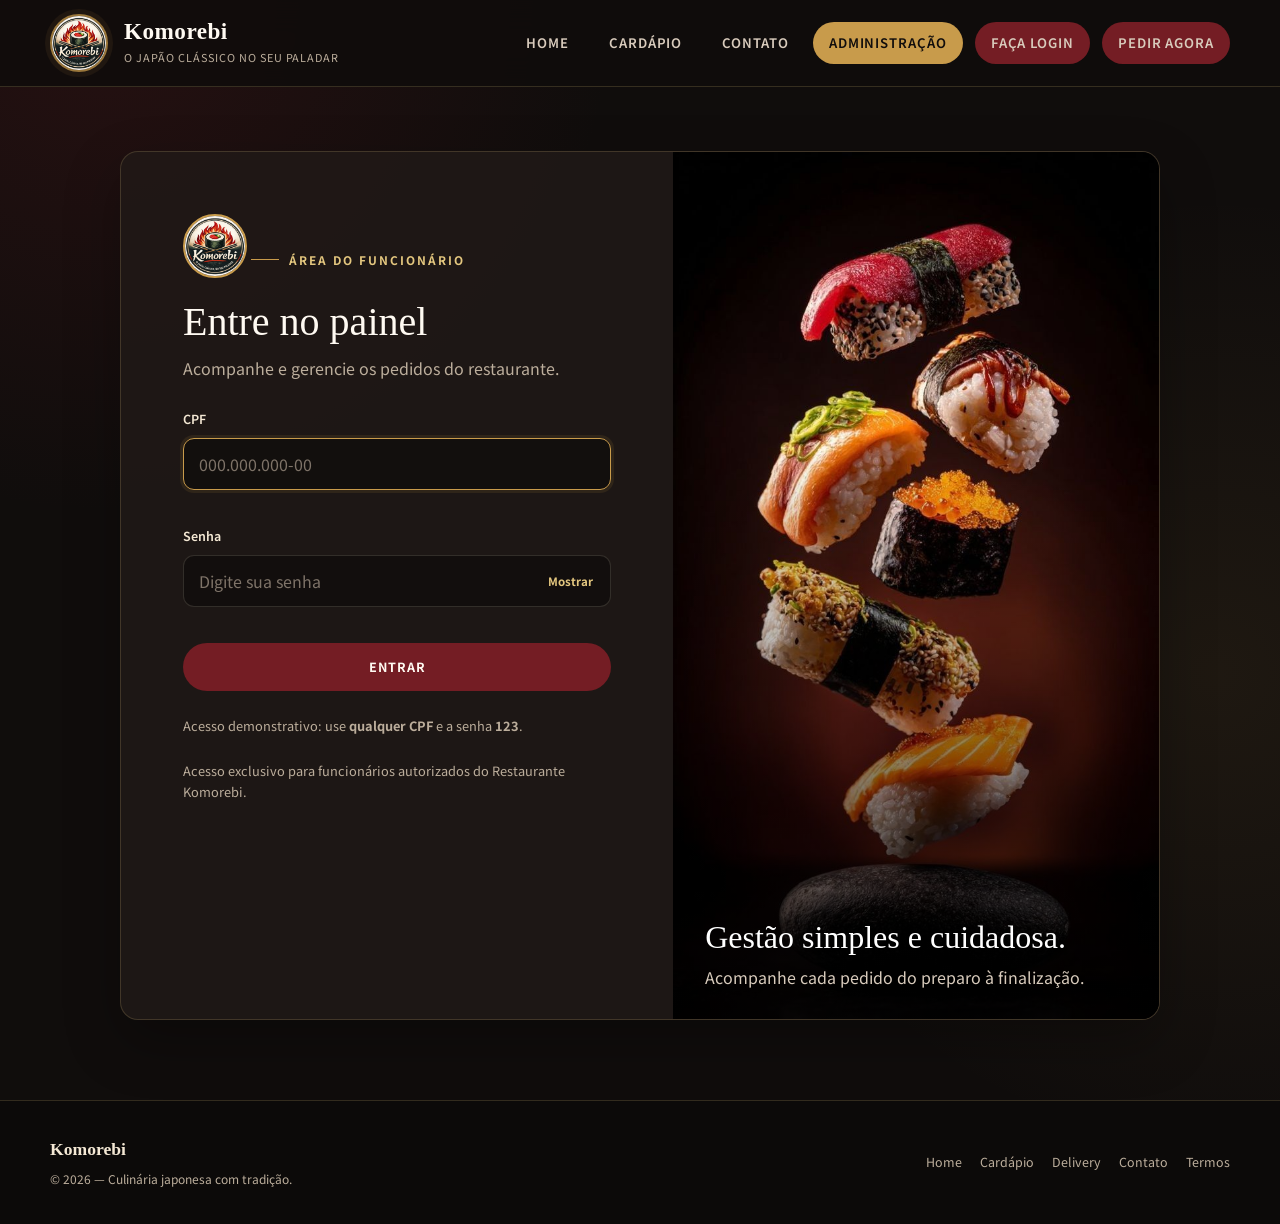
==== commit f4b08f16: "melhorias" ====
--- a/admin/index.html
+++ b/admin/index.html
@@ -24,8 +24,10 @@
             <li class="nav-item"><a class="nav-link" href="../index.html">Home</a></li>
             <li class="nav-item"><a class="nav-link" href="../template/cardapio.html">Cardápio</a></li>
             <li class="nav-item"><a class="nav-link" href="../template/contato.html">Contato</a></li>
+            <li class="nav-item"><a class="nav-link active" href="./">Administração</a></li>
+            <li class="nav-item"><a class="nav-link nav-order" href="../template/login_cliente.html">Faça Login</a></li>
             <li class="nav-item"><a class="nav-link nav-order" href="../template/delivery.html">Pedir agora</a></li>
-          <li class="nav-item"><a class="nav-link" href="../template/login_cliente.html">Faça Login</a></li></ul>
+          </ul>
           <ul class="navbar-nav ms-auto admin-nav" hidden>
             <li class="nav-item"><button class="nav-link active" type="button" data-admin-view="active">Em atendimento <span class="admin-nav-count" id="active-count">0</span></button></li>
             <li class="nav-item"><button class="nav-link" type="button" data-admin-view="finished">Finalizadas <span class="admin-nav-count" id="finished-count">0</span></button></li>
